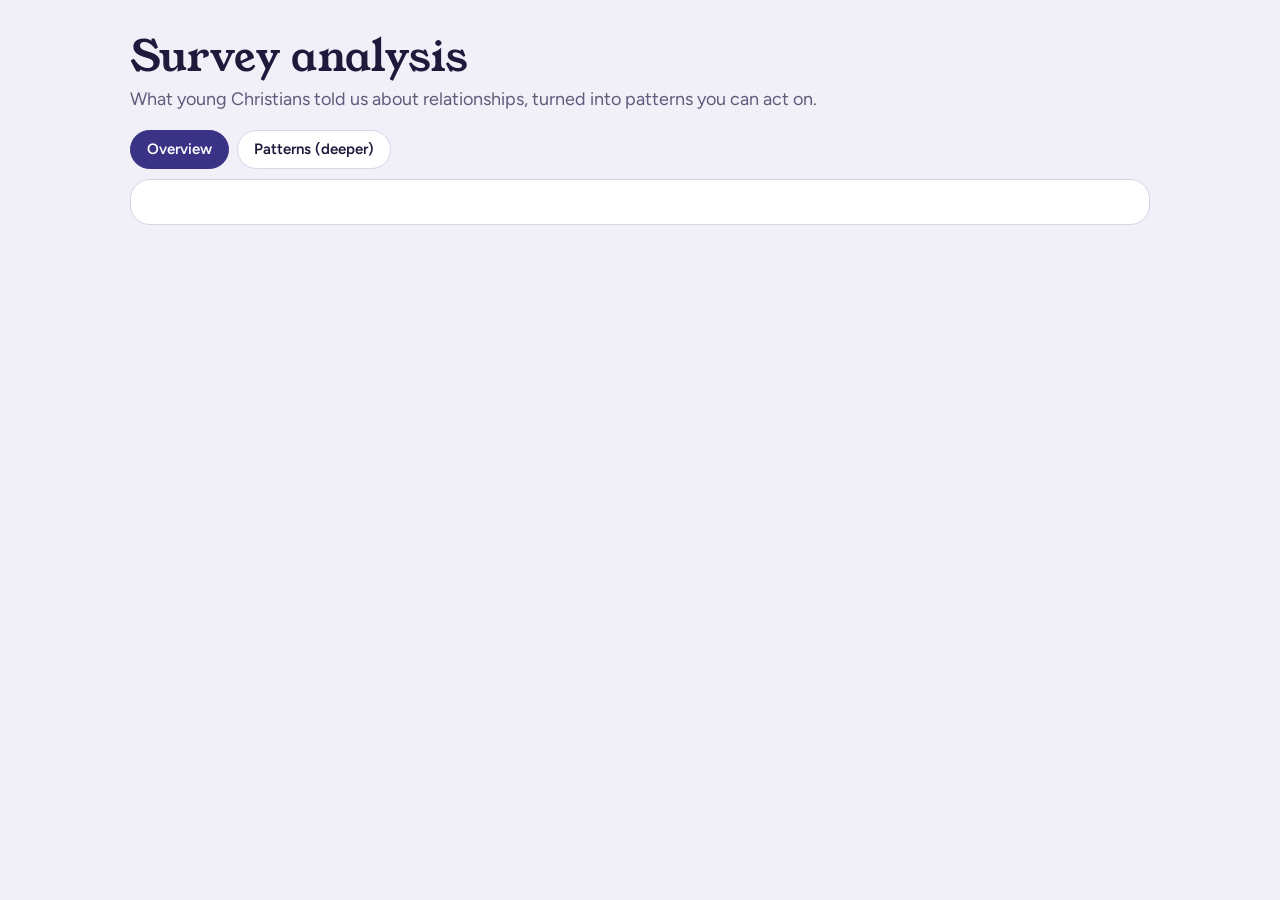
==== analysis.html @ b8207603 "Analysis page first commit" ====
<!DOCTYPE html>
<html lang="en">
<head>
  <meta charset="UTF-8">
  <meta name="viewport" content="width=device-width, initial-scale=1">
  <meta name="robots" content="noindex, nofollow">
  <title>Survey analysis: Christian Relationships</title>
  <link rel="preconnect" href="https://fonts.googleapis.com">
  <link rel="preconnect" href="https://fonts.gstatic.com" crossorigin>
  <link href="https://fonts.googleapis.com/css2?family=Figtree:wght@400;500;600;700&family=Young+Serif&display=swap" rel="stylesheet">
  <link rel="stylesheet" href="analysis.css">
</head>
<body>
  <header class="top">
    <div class="wrap">
      <h1>Survey analysis</h1>
      <p>What young Christians told us about relationships, turned into patterns you can act on.</p>
      <div class="pages" aria-label="Analysis pages">
        <a href="analysis.html" aria-current="page">Overview</a>
        <a href="patterns.html">Patterns (deeper)</a>
      </div>
    </div>
  </header>

  <nav id="snav" class="snav" hidden aria-label="Sections">
    <div class="wrap">
      <a href="#sec-overview">Key findings</a>
      <a href="#sec-who">Who answered</a>
      <a href="#sec-stance">Where they stand</a>
      <a href="#sec-choices">Priorities</a>
      <a href="#sec-compare">Compare groups</a>
      <a href="#sec-words">In their own words</a>
    </div>
  </nav>

  <main class="wrap">
    <section id="load" class="card"></section>

    <div id="dash" hidden>
      <div id="banner"></div>

      <section class="card filters" id="filters" aria-label="Filters">
        <strong>Look at everyone, or narrow down:</strong>
        <label>Age <select id="f_age_range"></select></label>
        <label>Relationship <select id="f_rel_group"></select></label>
        <label>Church involvement <select id="f_involve_group"></select></label>
        <span class="note" id="filterNote"></span>
      </section>

      <section id="sec-overview">
        <h2>Key findings</h2>
        <div id="cards" class="stats"></div>
        <ul id="findings" class="findings"></ul>
      </section>

      <section id="sec-who">
        <h2>Who answered</h2>
        <div id="who" class="grid2"></div>
      </section>

      <section id="sec-stance">
        <h2>Where they stand</h2>
        <p class="note">Each bar shows how people responded to a statement, from strongly disagree to strongly agree.</p>
        <div class="controls">
          <label>Sort by
            <select id="sortStance">
              <option value="agree">Most agreed first</option>
              <option value="split">Most divided first</option>
              <option value="order">Survey order</option>
            </select>
          </label>
        </div>
        <div id="legend" class="legend"></div>
        <div id="stance" class="card"></div>
        <div id="church" class="card"></div>
      </section>

      <section id="sec-choices">
        <h2>Priorities and patterns</h2>
        <p class="note">Percentages are the share of people who answered each question and picked that option.</p>
        <div id="choices" class="grid2"></div>
      </section>

      <section id="sec-compare">
        <h2>Compare groups</h2>
        <p class="note">Do different kinds of people think differently? Groups with fewer than 5 answers are dimmed because they can mislead. This section ignores the filters above.</p>
        <div class="controls">
          <label>Question <select id="cmpQ"></select></label>
          <label>Compare by <select id="cmpBy"></select></label>
        </div>
        <div id="compare" class="card"></div>
      </section>

      <section id="sec-words">
        <h2>In their own words</h2>
        <p class="note">Themes come from keyword matching, so treat them as a map to start reading from, not a verdict. Click a theme or word to see the actual answers.</p>
        <div class="controls">
          <label>Question <select id="tq"></select></label>
          <label>Search <input type="search" id="tsearch" class="field" placeholder="Find a word or phrase"></label>
          <button type="button" class="btn small" id="tclear">Clear</button>
        </div>
        <div class="grid2">
          <div class="card"><h3>Themes</h3><div id="themes"></div></div>
          <div class="card"><h3>Frequent words</h3><div id="words" class="chips"></div></div>
        </div>
        <h3 id="qhead"></h3>
        <div id="quotes"></div>
        <button type="button" class="btn secondary" id="more" hidden>Show more</button>
      </section>

      <section class="actions">
        <button type="button" class="btn primary" id="btnPrint">Print or save as PDF</button>
        <button type="button" class="btn secondary" id="btnCsv">Download key numbers (CSV)</button>
      </section>
    </div>
  </main>
  <script src="data.js"></script>
  <script src="analysis.js"></script>
</body>
</html>
---- analysis.css ----
:root {
  --bg: #F1EFF8; --card: #FFFFFF; --ink: #1D1A3B; --muted: #5E5B7B; --line: #D8D4EA;
  --primary: #3A3385; --on-primary: #FFFFFF; --accent: #E0A030; --sel: #ECE9FA; --danger: #B3261E;
  --c1: #B5651D; --c2: #E3A857; --c3: #CFCBE0; --c4: #8C84DB; --c5: #3A3385;
  --serif: "Young Serif", Georgia, serif;
  --sans: "Figtree", system-ui, -apple-system, "Segoe UI", Roboto, sans-serif;
}
@media (prefers-color-scheme: dark) {
  :root {
    --bg: #12102A; --card: #1B1938; --ink: #EFECFB; --muted: #A9A5C9; --line: #34305E;
    --primary: #A79FF5; --on-primary: #15122E; --accent: #F2B84B; --sel: #2A2656; --danger: #FF8A80;
    --c1: #C97B2E; --c2: #E3A857; --c3: #4A4675; --c4: #7B72D6; --c5: #B9B2FA;
  }
}
* { box-sizing: border-box; }
[hidden] { display: none !important; }
body { margin: 0; background: var(--bg); color: var(--ink); font-family: var(--sans); font-size: 16px; line-height: 1.55; }
.wrap { max-width: 1060px; margin: 0 auto; padding: 0 20px; }
.top { padding: 34px 0 10px; }
.top h1 { font-family: var(--serif); font-weight: 400; font-size: clamp(30px, 6vw, 42px); line-height: 1.1; margin: 0 0 6px; }
.top p { margin: 0; color: var(--muted); font-size: 18px; }
h2 { font-family: var(--serif); font-weight: 400; font-size: 26px; margin: 0 0 8px; }
h3 { font-size: 17px; margin: 0 0 8px; }
section { margin: 0 0 40px; }
.note { color: var(--muted); font-size: 15px; margin: 0 0 14px; }
code { background: var(--sel); padding: 1px 6px; border-radius: 6px; font-size: 14px; }

.snav { position: sticky; top: 0; z-index: 5; background: var(--bg); border-bottom: 1px solid var(--line); margin-bottom: 22px; }
.snav .wrap { display: flex; gap: 6px; overflow-x: auto; padding-top: 10px; padding-bottom: 10px; }
.snav a { white-space: nowrap; text-decoration: none; color: var(--ink); font-weight: 600; font-size: 14px; padding: 6px 12px; border-radius: 99px; border: 1px solid var(--line); background: var(--card); }
.snav a:hover { border-color: var(--primary); }

.card { background: var(--card); border: 1px solid var(--line); border-radius: 20px; padding: 22px; margin-bottom: 16px; }
.grid2 { display: grid; grid-template-columns: repeat(2, 1fr); gap: 16px; align-items: start; }
.grid2 .card { margin-bottom: 0; }
.grid3 { display: grid; grid-template-columns: repeat(3, 1fr); gap: 14px; }
.loadcard { border: 1px solid var(--line); border-radius: 14px; padding: 16px; display: flex; flex-direction: column; gap: 10px; }
.loadcard .note { margin: 0; flex: 1; }
.status { display: flex; align-items: center; justify-content: space-between; gap: 12px; flex-wrap: wrap; font-weight: 600; }
.msg { min-height: 1.4em; margin: 14px 0 0; font-weight: 600; color: var(--primary); }
.msg.err { color: var(--danger); }

.btn { font: inherit; font-weight: 600; border: 2px solid transparent; border-radius: 12px; padding: 10px 18px; cursor: pointer; text-align: center; }
.btn.primary { background: var(--primary); color: var(--on-primary); }
.btn.secondary { background: transparent; color: var(--primary); border-color: var(--primary); }
.btn.small { padding: 5px 12px; font-size: 14px; background: var(--sel); color: var(--ink); }
.field, select { font: inherit; color: var(--ink); background: var(--card); border: 2px solid var(--line); border-radius: 10px; padding: 8px 12px; }
button:focus-visible, input:focus-visible, select:focus-visible, a:focus-visible { outline: 3px solid var(--accent); outline-offset: 2px; }
.filebtn { display: block; }

.filters { display: flex; flex-wrap: wrap; align-items: center; gap: 12px 18px; }
.filters label, .controls label { display: flex; flex-direction: column; gap: 3px; font-size: 14px; font-weight: 600; color: var(--muted); }
.controls { display: flex; flex-wrap: wrap; align-items: flex-end; gap: 12px 18px; margin-bottom: 16px; }

/* banner + stats + findings */
#banner .warn { background: var(--sel); border: 1px dashed var(--accent); border-radius: 14px; padding: 12px 16px; margin-bottom: 16px; font-weight: 500; }
.stats { display: grid; grid-template-columns: repeat(auto-fit, minmax(150px, 1fr)); gap: 12px; margin-bottom: 18px; }
.stat { background: var(--card); border: 1px solid var(--line); border-radius: 16px; padding: 16px; }
.stat-n { font-family: var(--serif); font-size: 32px; line-height: 1.1; }
.stat-l { color: var(--muted); font-size: 14px; margin-top: 4px; }
.findings { list-style: none; margin: 0; padding: 0; display: grid; gap: 10px; }
.findings li { background: var(--card); border: 1px solid var(--line); border-left: 5px solid var(--primary); border-radius: 12px; padding: 12px 16px; }
.findings li.warn { border-left-color: var(--accent); }

/* bars */
.bars { display: grid; gap: 9px; }
.bar-row { display: grid; grid-template-columns: minmax(0, 1.2fr) minmax(0, 1.5fr) 74px; gap: 10px; align-items: center; font-size: 14.5px; }
.bar-track { height: 14px; background: var(--sel); border-radius: 99px; overflow: hidden; }
.bar-fill { height: 100%; background: var(--primary); border-radius: 99px; }
.bar-val { text-align: right; font-weight: 600; }
.bar-val small { color: var(--muted); font-weight: 500; margin-left: 4px; }
.n-note { color: var(--muted); font-size: 14px; margin: 0 0 12px; }
details { margin-top: 12px; font-size: 14.5px; }
summary { cursor: pointer; color: var(--primary); font-weight: 600; }
details ul { margin: 8px 0 0; padding-left: 20px; }

/* stance */
.legend { display: flex; flex-wrap: wrap; gap: 6px 16px; font-size: 13.5px; margin-bottom: 10px; color: var(--muted); }
.legend i { display: inline-block; width: 12px; height: 12px; border-radius: 4px; margin-right: 6px; vertical-align: -1px; }
.stance-row { padding: 12px 0; border-bottom: 1px solid var(--line); }
.stance-row:last-child { border-bottom: 0; }
.stance-q { font-weight: 600; margin-bottom: 7px; }
.stack { display: flex; height: 26px; border-radius: 8px; overflow: hidden; background: var(--sel); }
.seg { display: grid; place-items: center; font-size: 12px; font-weight: 700; color: #fff; min-width: 0; }
.s1 { background: var(--c1); } .s2 { background: var(--c2); color: #2A1B05; } .s3 { background: var(--c3); color: var(--ink); } .s4 { background: var(--c4); } .s5 { background: var(--c5); color: var(--on-primary); }
.stance-meta { color: var(--muted); font-size: 13.5px; margin-top: 5px; }

/* compare table */
.tablewrap { overflow-x: auto; }
table { border-collapse: collapse; width: 100%; font-size: 14.5px; }
th, td { padding: 8px 10px; text-align: left; border-bottom: 1px solid var(--line); vertical-align: middle; }
th { font-weight: 600; color: var(--muted); font-size: 13.5px; }
td.heat { text-align: center; font-weight: 600; min-width: 74px; }
.low { opacity: .5; }
.mini { display: flex; height: 16px; min-width: 160px; border-radius: 6px; overflow: hidden; background: var(--sel); }

/* text analysis */
.theme { display: grid; grid-template-columns: minmax(0, 1fr) 90px 60px; gap: 10px; align-items: center; width: 100%; font: inherit; text-align: left; background: none; border: 0; border-radius: 10px; padding: 6px 8px; cursor: pointer; color: var(--ink); }
.theme:hover, .theme.active { background: var(--sel); }
.theme .bar-track { height: 10px; }
.theme b { text-align: right; font-size: 14px; }
.chips { display: flex; flex-wrap: wrap; gap: 8px; }
.chip { font: inherit; font-size: 14px; border: 1px solid var(--line); background: var(--card); color: var(--ink); border-radius: 99px; padding: 4px 12px; cursor: pointer; }
.chip small { color: var(--muted); margin-left: 4px; }
.chip.active, .chip:hover { border-color: var(--primary); background: var(--sel); }
.quote { background: var(--card); border: 1px solid var(--line); border-radius: 14px; padding: 14px 18px; margin: 0 0 10px; }
.quote p { margin: 0; }
.q-meta { font-size: 13px; color: var(--muted); margin-bottom: 4px; }
mark { background: color-mix(in srgb, var(--accent) 45%, transparent); color: inherit; border-radius: 3px; padding: 0 2px; }
.actions { display: flex; flex-wrap: wrap; gap: 12px; }
.empty { color: var(--muted); }

@media (max-width: 760px) {
  .grid2, .grid3 { grid-template-columns: 1fr; }
  .bar-row { grid-template-columns: 1fr 70px; }
  .bar-row .bar-track { grid-column: 1 / -1; grid-row: 2; }
  .bar-row .bar-label { grid-row: 1; }
  .bar-row .bar-val { grid-row: 1; grid-column: 2; }
}
@media print {
  .snav, #load, .filters, .controls, .actions, #more, .btn { display: none !important; }
  body { background: #fff; color: #000; }
  .card, .stat, .findings li, .quote { break-inside: avoid; }
  section { margin-bottom: 24px; }
}

/* ---------- page switcher + patterns page ---------- */
.pages { display: flex; gap: 8px; margin-top: 16px; flex-wrap: wrap; }
.pages a { text-decoration: none; font-weight: 600; font-size: 15px; color: var(--ink); padding: 7px 16px; border-radius: 99px; border: 1px solid var(--line); background: var(--card); }
.pages a[aria-current="page"] { background: var(--primary); color: var(--on-primary); border-color: var(--primary); }

.howto { margin-bottom: 28px; }
.howto summary { margin: 0; }
.howto ul, ul.plain { margin: 10px 0 0; padding-left: 20px; display: grid; gap: 8px; }
ul.plain small { color: var(--muted); }
.subh { margin: 26px 0 10px; font-family: var(--serif); font-weight: 400; font-size: 21px; }

.pattern { background: var(--card); border: 1px solid var(--line); border-radius: 16px; padding: 16px 18px; margin-bottom: 12px; }
.pattern-s { margin: 8px 0 12px; font-size: 16.5px; }
.pattern-meta { margin: 8px 0 0; font-size: 13.5px; color: var(--muted); }
.tag { display: inline-block; font-size: 13px; font-weight: 700; padding: 2px 10px; border-radius: 99px; }
.tag.likely { background: var(--c5); color: var(--on-primary); }
.tag.watch { background: var(--c4); color: #fff; }
.tag.hint { background: var(--sel); color: var(--muted); }
@media (prefers-color-scheme: dark) { .tag.watch { color: #15122E; } }

.duo { display: grid; gap: 6px; }
.duo-row { display: grid; grid-template-columns: minmax(0, 190px) 1fr 44px; gap: 10px; align-items: center; font-size: 14.5px; }
.duo-row small { color: var(--muted); }
.duo-row .bar-track { height: 12px; }
.bar-fill.alt { background: var(--c2); }
.duo-table .duo-row { grid-template-columns: minmax(0, 170px) 1fr 44px 78px; margin-bottom: 7px; }
.duo-table em { font-style: normal; color: var(--muted); font-size: 13px; }

.chiprow { display: flex; align-items: flex-start; gap: 12px; padding: 8px 0; border-bottom: 1px solid var(--line); }
.chiprow:last-of-type { border-bottom: 0; }
.chiprow-t { flex: none; width: 130px; font-weight: 600; font-size: 14.5px; padding-top: 5px; }

table.cross th { text-align: center; }
table.cross td:first-child, table.cross th:first-child { text-align: left; }
.persona h3 small { color: var(--muted); font-weight: 500; font-size: 14px; margin-left: 6px; }
.persona p { margin: 10px 0 4px; }
.persona ul { margin-top: 4px; }
.personas { align-items: stretch; }
@media (max-width: 760px) {
  .duo-row { grid-template-columns: 1fr 44px; }
  .duo-row .bar-track { grid-column: 1 / -1; grid-row: 2; }
  .duo-table .duo-row { grid-template-columns: 1fr 44px; }
  .duo-table em { grid-column: 1 / -1; }
  .chiprow { flex-direction: column; gap: 4px; }
}
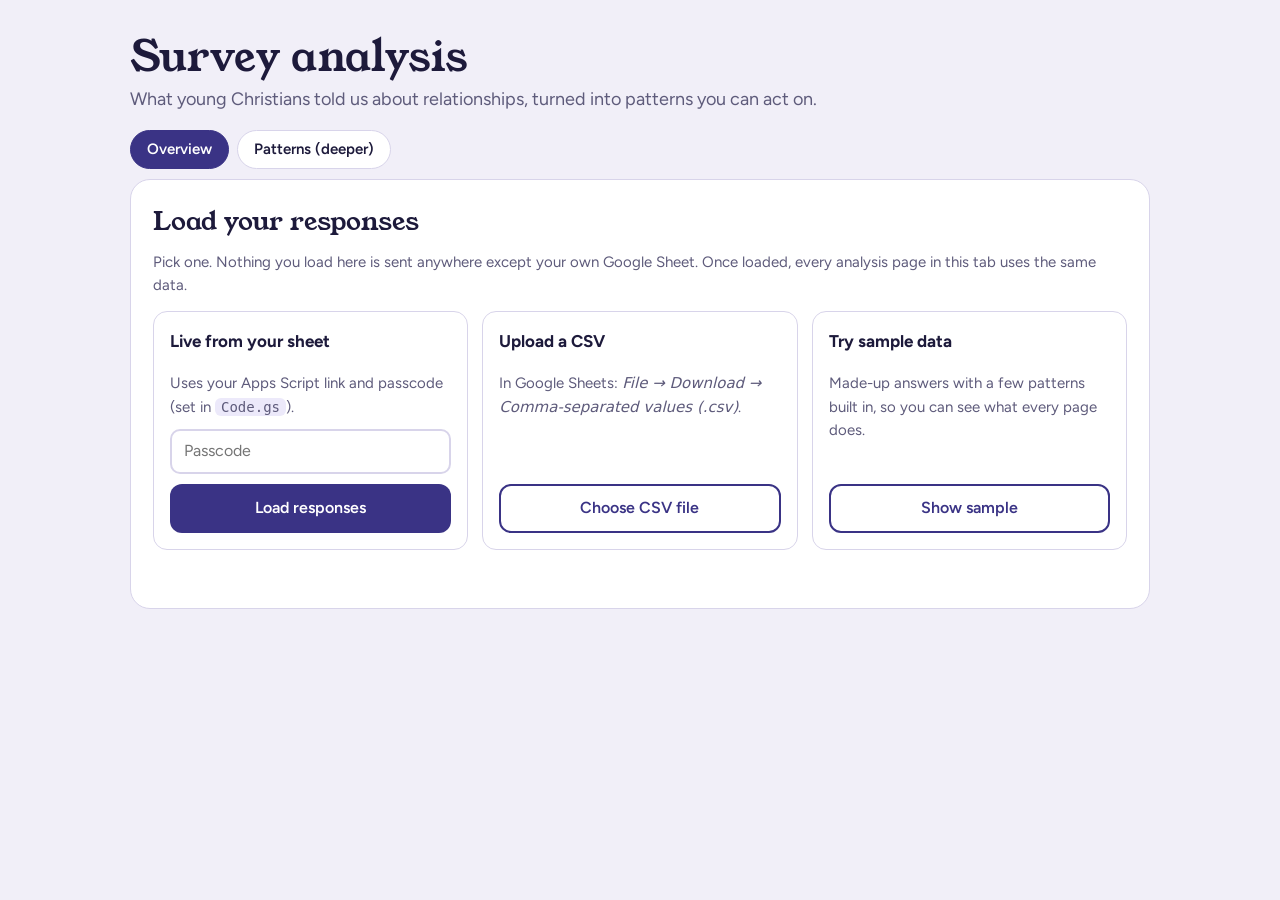
==== commit f6688f3d: "analysis" ====
--- a/analysis.html
+++ b/analysis.html
@@ -117,4 +117,4 @@
   <script src="data.js"></script>
   <script src="analysis.js"></script>
 </body>
-</html>
+</html>
--- a/analysis.css
+++ b/analysis.css
@@ -168,4 +168,4 @@
   .duo-table .duo-row { grid-template-columns: 1fr 44px; }
   .duo-table em { grid-column: 1 / -1; }
   .chiprow { flex-direction: column; gap: 4px; }
-}
+}
